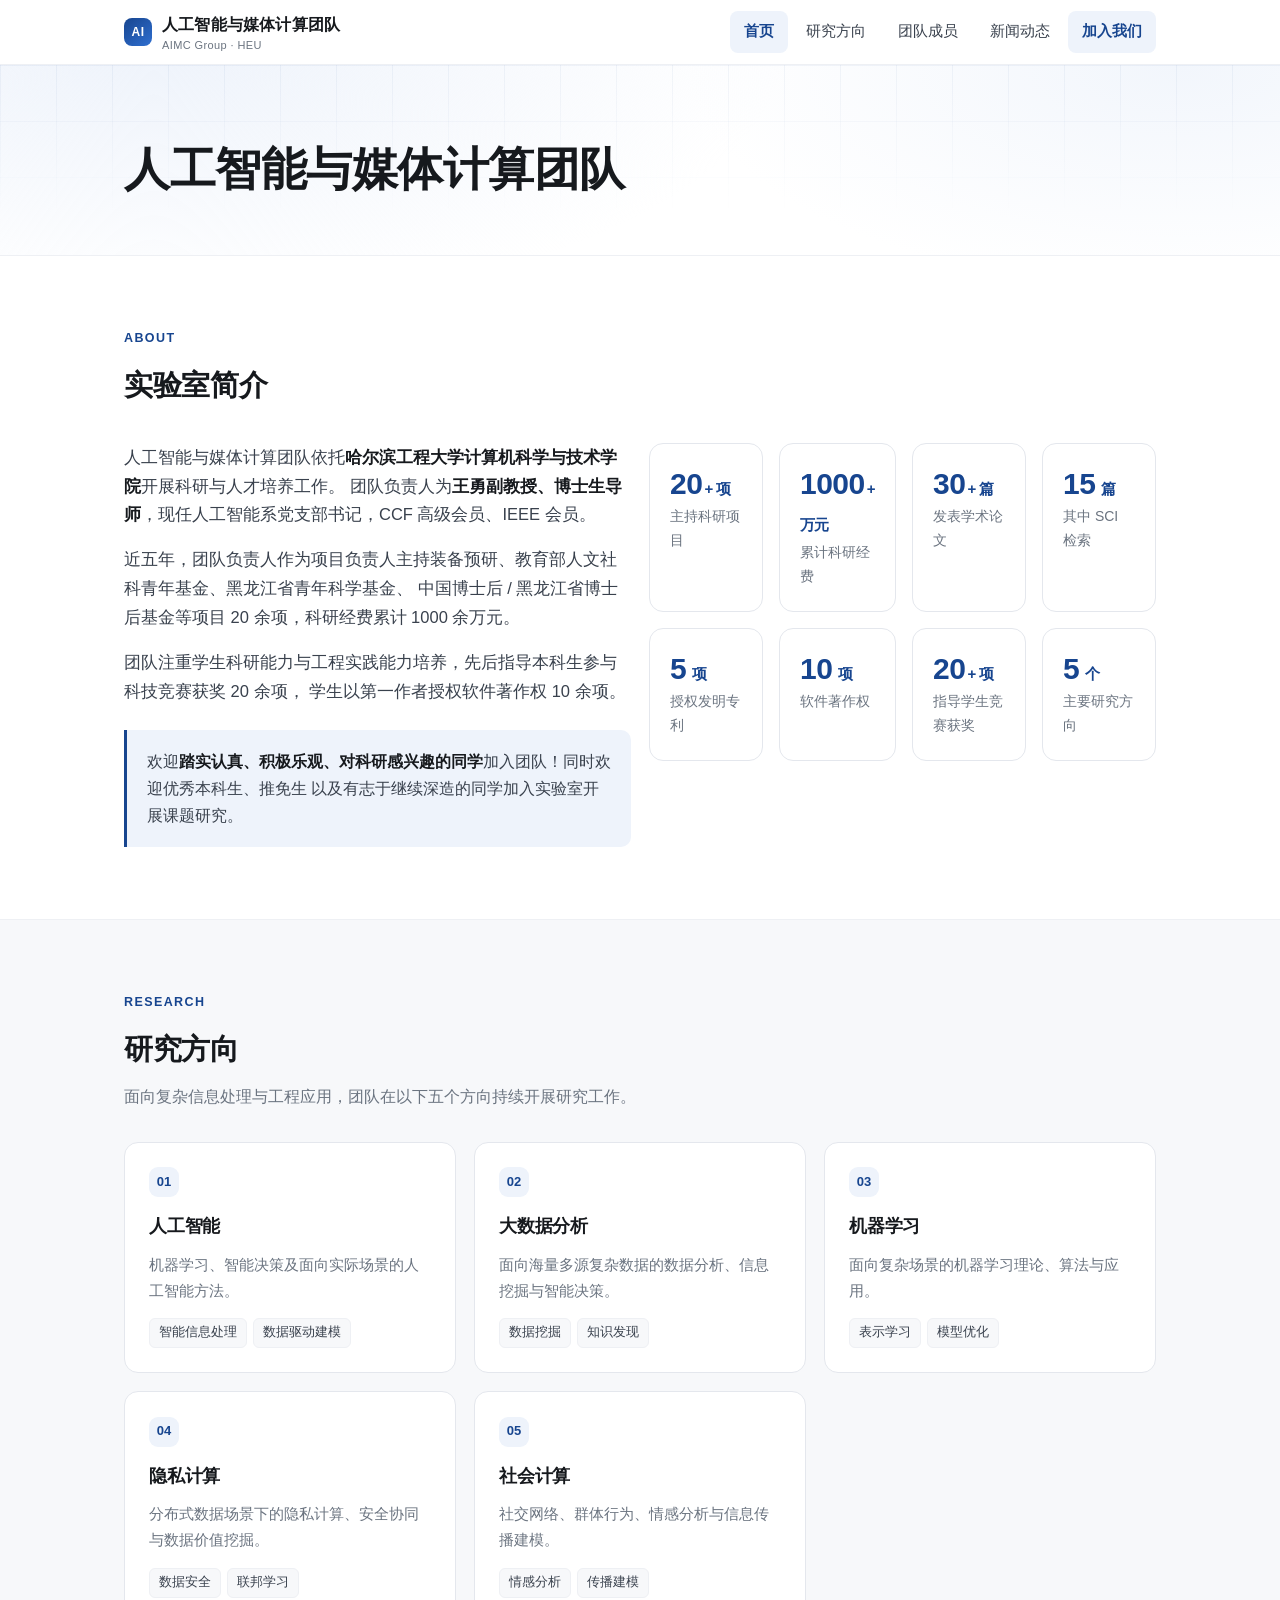
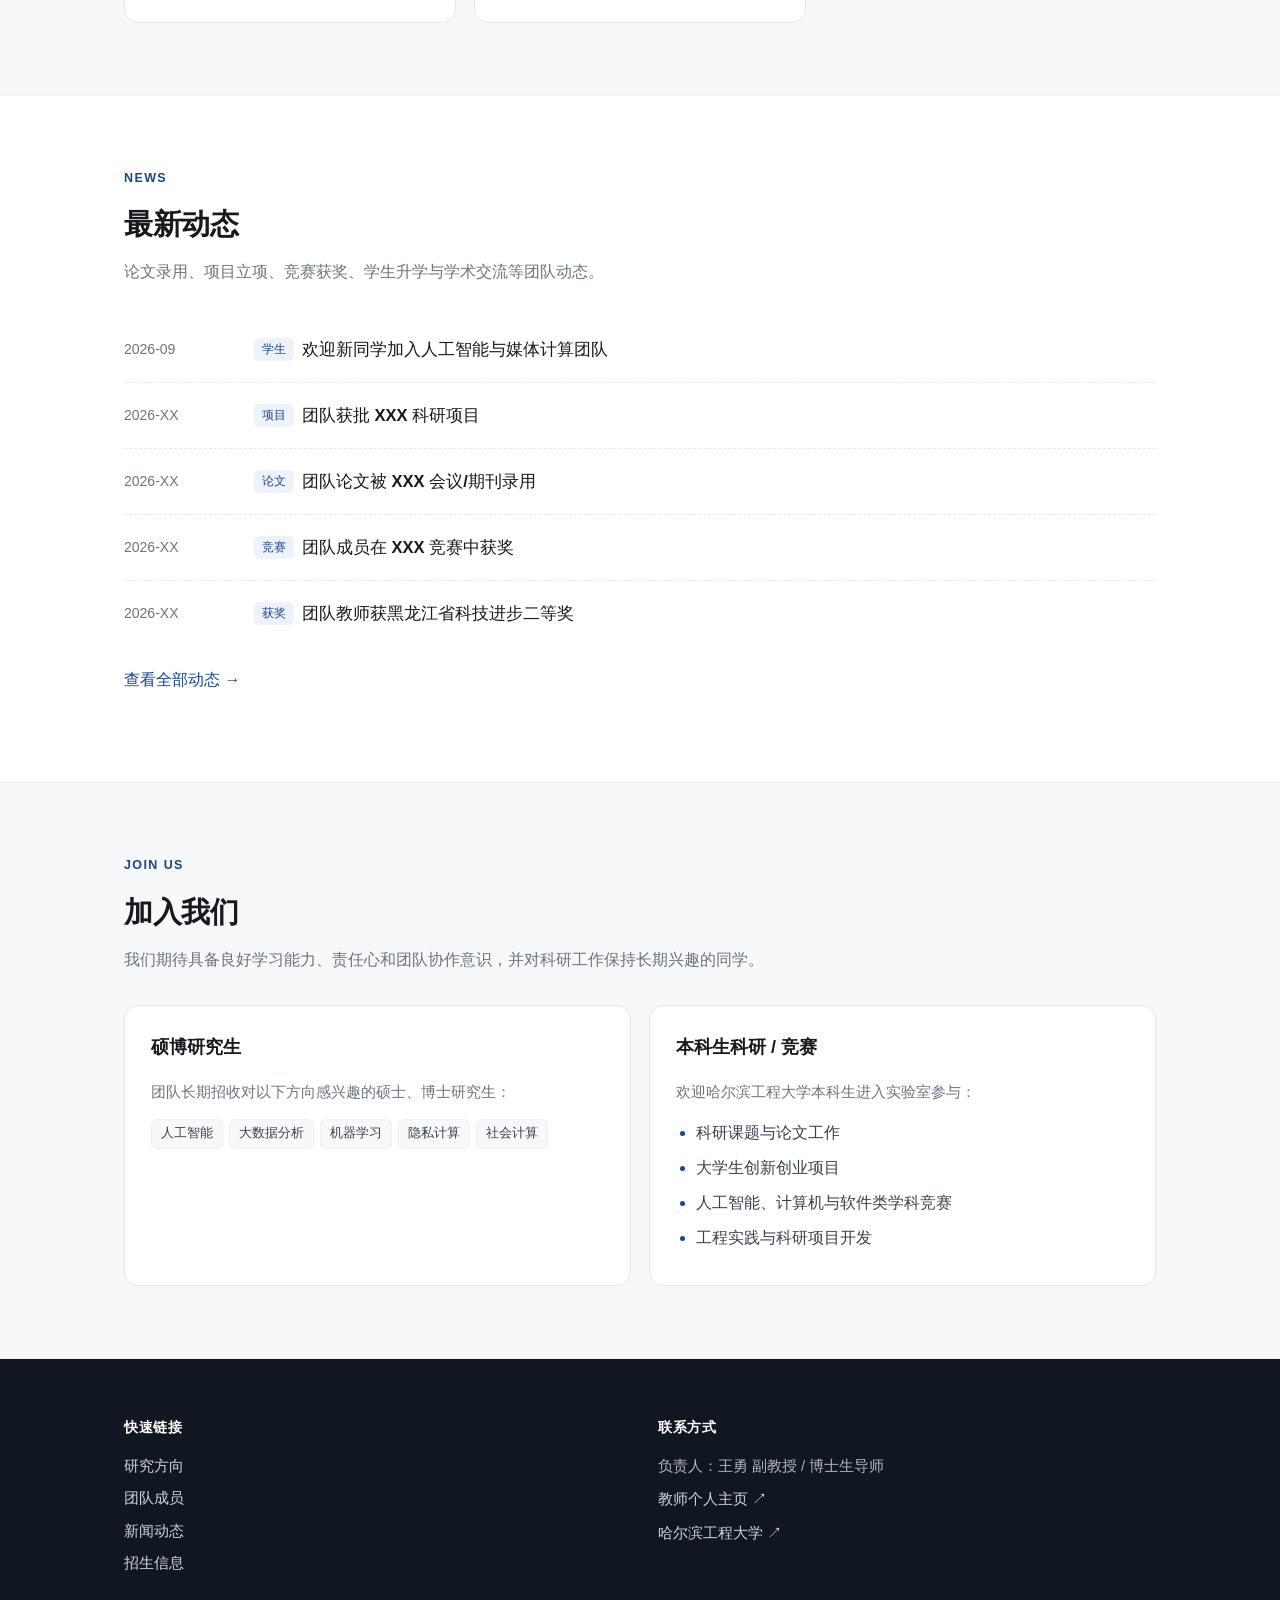
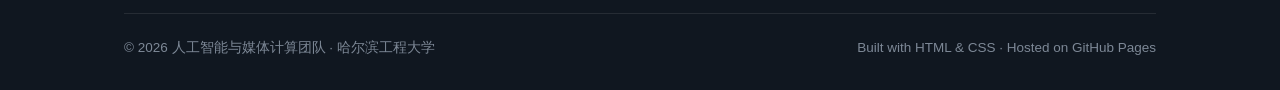
==== index.html @ d009565a "init: 人工智能与媒体计算团队实验室主页" ====
<!DOCTYPE html>
<html lang="zh-CN">
<head>
<meta charset="UTF-8">
<meta name="viewport" content="width=device-width, initial-scale=1">
<title>人工智能与媒体计算团队 · AIMC Group @ HEU</title>
<meta name="description" content="哈尔滨工程大学人工智能与媒体计算团队（Artificial Intelligence and Media Computing Group），围绕人工智能、大数据分析、机器学习、隐私计算、社会计算等方向开展科研与人才培养工作。">
<link rel="icon" href="assets/img/favicon.svg" type="image/svg+xml">
<link rel="stylesheet" href="assets/css/style.css">
</head>
<body>

<header class="site-header">
  <div class="wrap">
    <nav class="nav">
      <a class="brand" href="index.html">
        <span class="mark">AI</span>
        <span>人工智能与媒体计算团队<small>AIMC Group · HEU</small></span>
      </a>
      <button class="nav-toggle" aria-label="菜单" aria-expanded="false"><span></span><span></span><span></span></button>
      <div class="nav-links">
        <a href="index.html">首页</a>
        <a href="research.html">研究方向</a>
        <a href="people.html">团队成员</a>
        <a href="news.html">新闻动态</a>
        <a href="index.html#join">加入我们</a>
      </div>
    </nav>
  </div>
</header>

<!-- ============ Hero ============ -->
<section class="hero" style="padding:56px 0 48px">
  <div class="wrap">
    <h1>人工智能与媒体计算团队</h1>
  </div>
</section>

<!-- ============ 简介 ============ -->
<section class="section">
  <div class="wrap">
    <div class="section-head reveal">
      <span class="kicker">About</span>
      <h2>实验室简介</h2>
    </div>

    <div class="grid grid-2" style="align-items:start">
      <div class="prose reveal">
        <p>
          人工智能与媒体计算团队依托<strong>哈尔滨工程大学计算机科学与技术学院</strong>开展科研与人才培养工作。
          团队负责人为<strong>王勇副教授、博士生导师</strong>，现任人工智能系党支部书记，CCF 高级会员、IEEE 会员。
        </p>
        <p>
          近五年，团队负责人作为项目负责人主持装备预研、教育部人文社科青年基金、黑龙江省青年科学基金、
          中国博士后 / 黑龙江省博士后基金等项目 20 余项，科研经费累计 1000 余万元。
        </p>
        <p>
          团队注重学生科研能力与工程实践能力培养，先后指导本科生参与科技竞赛获奖 20 余项，
          学生以第一作者授权软件著作权 10 余项。
        </p>
        <div class="callout">
          欢迎<strong>踏实认真、积极乐观、对科研感兴趣的同学</strong>加入团队！同时欢迎优秀本科生、推免生
          以及有志于继续深造的同学加入实验室开展课题研究。
        </div>
      </div>

      <div class="stats reveal">
        <div class="stat"><div class="num">20<span>+ 项</span></div><div class="label">主持科研项目</div></div>
        <div class="stat"><div class="num">1000<span>+ 万元</span></div><div class="label">累计科研经费</div></div>
        <div class="stat"><div class="num">30<span>+ 篇</span></div><div class="label">发表学术论文</div></div>
        <div class="stat"><div class="num">15<span> 篇</span></div><div class="label">其中 SCI 检索</div></div>
        <div class="stat"><div class="num">5<span> 项</span></div><div class="label">授权发明专利</div></div>
        <div class="stat"><div class="num">10<span> 项</span></div><div class="label">软件著作权</div></div>
        <div class="stat"><div class="num">20<span>+ 项</span></div><div class="label">指导学生竞赛获奖</div></div>
        <div class="stat"><div class="num">5<span> 个</span></div><div class="label">主要研究方向</div></div>
      </div>
    </div>
  </div>
</section>

<!-- ============ 研究方向 ============ -->
<section class="section soft">
  <div class="wrap">
    <div class="section-head reveal">
      <span class="kicker">Research</span>
      <h2>研究方向</h2>
      <p>面向复杂信息处理与工程应用，团队在以下五个方向持续开展研究工作。</p>
    </div>

    <div class="grid grid-3">
      <a class="card reveal" href="research.html#ai" style="color:inherit">
        <div class="idx">01</div>
        <h3>人工智能</h3>
        <p>机器学习、智能决策及面向实际场景的人工智能方法。</p>
        <div class="tags"><span class="tag">智能信息处理</span><span class="tag">数据驱动建模</span></div>
      </a>
      <a class="card reveal" href="research.html#bigdata" style="color:inherit">
        <div class="idx">02</div>
        <h3>大数据分析</h3>
        <p>面向海量多源复杂数据的数据分析、信息挖掘与智能决策。</p>
        <div class="tags"><span class="tag">数据挖掘</span><span class="tag">知识发现</span></div>
      </a>
      <a class="card reveal" href="research.html#ml" style="color:inherit">
        <div class="idx">03</div>
        <h3>机器学习</h3>
        <p>面向复杂场景的机器学习理论、算法与应用。</p>
        <div class="tags"><span class="tag">表示学习</span><span class="tag">模型优化</span></div>
      </a>
      <a class="card reveal" href="research.html#privacy" style="color:inherit">
        <div class="idx">04</div>
        <h3>隐私计算</h3>
        <p>分布式数据场景下的隐私计算、安全协同与数据价值挖掘。</p>
        <div class="tags"><span class="tag">数据安全</span><span class="tag">联邦学习</span></div>
      </a>
      <a class="card reveal" href="research.html#social" style="color:inherit">
        <div class="idx">05</div>
        <h3>社会计算</h3>
        <p>社交网络、群体行为、情感分析与信息传播建模。</p>
        <div class="tags"><span class="tag">情感分析</span><span class="tag">传播建模</span></div>
      </a>
    </div>
  </div>
</section>

<!-- ============ 最新动态 ============ -->
<section class="section">
  <div class="wrap">
    <div class="section-head reveal">
      <span class="kicker">News</span>
      <h2>最新动态</h2>
      <p>论文录用、项目立项、竞赛获奖、学生升学与学术交流等团队动态。</p>
    </div>
    <div class="news-list reveal" data-limit="5"></div>
    <p style="margin-top:20px"><a href="news.html">查看全部动态 →</a></p>
  </div>
</section>

<!-- ============ 加入我们 ============ -->
<section class="section soft" id="join">
  <div class="wrap">
    <div class="section-head reveal">
      <span class="kicker">Join Us</span>
      <h2>加入我们</h2>
      <p>我们期待具备良好学习能力、责任心和团队协作意识，并对科研工作保持长期兴趣的同学。</p>
    </div>

    <div class="join-grid">
      <div class="join-card reveal">
        <h3>硕博研究生</h3>
        <p style="color:var(--muted);font-size:15px;margin-bottom:14px">团队长期招收对以下方向感兴趣的硕士、博士研究生：</p>
        <div class="tags">
          <span class="tag">人工智能</span><span class="tag">大数据分析</span><span class="tag">机器学习</span>
          <span class="tag">隐私计算</span><span class="tag">社会计算</span>
        </div>
      </div>
      <div class="join-card reveal">
        <h3>本科生科研 / 竞赛</h3>
        <p style="color:var(--muted);font-size:15px;margin-bottom:14px">欢迎哈尔滨工程大学本科生进入实验室参与：</p>
        <ul class="bullets">
          <li>科研课题与论文工作</li>
          <li>大学生创新创业项目</li>
          <li>人工智能、计算机与软件类学科竞赛</li>
          <li>工程实践与科研项目开发</li>
        </ul>
      </div>
    </div>
  </div>
</section>

<!-- ============ 页脚 ============ -->
<footer class="site-footer">
  <div class="wrap">
    <div class="footer-grid cols-2">
      <div>
        <h4>快速链接</h4>
        <ul>
          <li><a href="research.html">研究方向</a></li>
          <li><a href="people.html">团队成员</a></li>
          <li><a href="news.html">新闻动态</a></li>
          <li><a href="index.html#join">招生信息</a></li>
        </ul>
      </div>
      <div>
        <h4>联系方式</h4>
        <p>负责人：王勇 副教授 / 博士生导师</p>
        <p><a href="https://faculty.hrbeu.edu.cn/wangyong/zh_CN/index/71417/list/index.htm" target="_blank" rel="noopener">教师个人主页 ↗</a></p>
        <p><a href="https://www.hrbeu.edu.cn/" target="_blank" rel="noopener">哈尔滨工程大学 ↗</a></p>
      </div>
    </div>
    <div class="footer-bottom">
      <span>© <span id="year">2026</span> 人工智能与媒体计算团队 · 哈尔滨工程大学</span>
      <span>Built with HTML &amp; CSS · Hosted on GitHub Pages</span>
    </div>
  </div>
</footer>

<script src="assets/js/news.js"></script>
<script src="assets/js/main.js"></script>
</body>
</html>
---- assets/css/style.css ----
/* ============================================================
   AIMC Lab @ HEU — 静态主页样式
   设计原则：浅色、留白、单一强调色、无框架依赖
   ============================================================ */

:root {
  --ink: #16191d;
  --ink-2: #39414d;
  --muted: #6b7480;
  --line: #e4e7ed;
  --line-soft: #eef0f4;
  --bg: #ffffff;
  --bg-soft: #f7f8fa;
  --accent: #17458f;
  --accent-2: #2f6fd0;
  --accent-soft: #eef3fb;
  --radius: 14px;
  --radius-sm: 10px;
  --maxw: 1080px;
  --shadow: 0 1px 2px rgba(16, 24, 40, .04), 0 10px 30px rgba(16, 24, 40, .06);
  --shadow-hover: 0 2px 4px rgba(16, 24, 40, .05), 0 18px 44px rgba(16, 24, 40, .10);
}

* { box-sizing: border-box; }

html { scroll-behavior: smooth; scroll-padding-top: 84px; }

body {
  margin: 0;
  background: var(--bg);
  color: var(--ink);
  font-family: -apple-system, BlinkMacSystemFont, "Segoe UI", "Helvetica Neue",
               "PingFang SC", "Hiragino Sans GB", "Microsoft YaHei", "Source Han Sans SC", sans-serif;
  font-size: 16px;
  line-height: 1.75;
  -webkit-font-smoothing: antialiased;
  text-rendering: optimizeLegibility;
}

a { color: var(--accent); text-decoration: none; }
a:hover { color: var(--accent-2); }

img { max-width: 100%; display: block; }

.wrap {
  width: 100%;
  max-width: var(--maxw);
  margin: 0 auto;
  padding: 0 24px;
}

/* ---------- 顶部导航 ---------- */
.site-header {
  position: sticky;
  top: 0;
  z-index: 100;
  background: rgba(255, 255, 255, .88);
  backdrop-filter: saturate(180%) blur(12px);
  -webkit-backdrop-filter: saturate(180%) blur(12px);
  border-bottom: 1px solid var(--line-soft);
}

.nav {
  display: flex;
  align-items: center;
  justify-content: space-between;
  height: 64px;
  gap: 24px;
}

.brand {
  display: flex;
  align-items: center;
  gap: 10px;
  color: var(--ink);
  font-weight: 700;
  letter-spacing: .2px;
  white-space: nowrap;
}

.brand .mark {
  width: 28px;
  height: 28px;
  border-radius: 8px;
  background: linear-gradient(140deg, var(--accent), var(--accent-2));
  color: #fff;
  font-size: 12px;
  font-weight: 700;
  display: grid;
  place-items: center;
  letter-spacing: .5px;
}

.brand small {
  display: block;
  font-size: 11px;
  font-weight: 500;
  color: var(--muted);
  letter-spacing: .4px;
  line-height: 1.2;
}

.nav-links { display: flex; align-items: center; gap: 4px; }

.nav-links a {
  padding: 8px 14px;
  border-radius: 8px;
  font-size: 14.5px;
  color: var(--ink-2);
  transition: background .18s ease, color .18s ease;
}

.nav-links a:hover { background: var(--bg-soft); color: var(--ink); }
.nav-links a.active { color: var(--accent); background: var(--accent-soft); font-weight: 600; }

.nav-toggle {
  display: none;
  width: 40px;
  height: 40px;
  border: 1px solid var(--line);
  border-radius: 10px;
  background: #fff;
  cursor: pointer;
  padding: 0;
}
.nav-toggle span {
  display: block;
  width: 18px;
  height: 1.5px;
  background: var(--ink);
  margin: 4px auto;
  transition: .2s;
}

/* ---------- Hero ---------- */
.hero {
  position: relative;
  overflow: hidden;
  padding: 88px 0 76px;
  background:
    radial-gradient(900px 380px at 12% -10%, #eef3fb 0%, rgba(238,243,251,0) 70%),
    radial-gradient(700px 320px at 92% 0%, #f2f6fc 0%, rgba(242,246,252,0) 70%);
  border-bottom: 1px solid var(--line-soft);
}

.hero::before {
  content: "";
  position: absolute;
  inset: 0;
  background-image:
    linear-gradient(to right, rgba(23,69,143,.05) 1px, transparent 1px),
    linear-gradient(to bottom, rgba(23,69,143,.05) 1px, transparent 1px);
  background-size: 56px 56px;
  mask-image: linear-gradient(to bottom, #000 0%, transparent 78%);
  -webkit-mask-image: linear-gradient(to bottom, #000 0%, transparent 78%);
  pointer-events: none;
}

.hero .wrap { position: relative; }

.eyebrow {
  display: inline-flex;
  align-items: center;
  gap: 8px;
  font-size: 12.5px;
  font-weight: 600;
  letter-spacing: 1.2px;
  text-transform: uppercase;
  color: var(--accent);
  background: var(--accent-soft);
  border: 1px solid #dce7f7;
  padding: 5px 12px;
  border-radius: 999px;
}

.hero h1 {
  margin: 20px 0 10px;
  font-size: clamp(30px, 4.4vw, 46px);
  line-height: 1.22;
  letter-spacing: -.5px;
  font-weight: 750;
}

.hero .en {
  margin: 0 0 22px;
  font-size: 15.5px;
  color: var(--muted);
  letter-spacing: .3px;
}

.hero .lead {
  max-width: 720px;
  margin: 0 0 30px;
  font-size: 17px;
  color: var(--ink-2);
}

.btn-row { display: flex; flex-wrap: wrap; gap: 12px; }

.btn {
  display: inline-flex;
  align-items: center;
  gap: 8px;
  padding: 11px 22px;
  border-radius: 999px;
  font-size: 15px;
  font-weight: 600;
  border: 1px solid transparent;
  transition: transform .16s ease, box-shadow .16s ease, background .16s ease;
}

.btn-primary { background: var(--accent); color: #fff; box-shadow: 0 6px 18px rgba(23,69,143,.22); }
.btn-primary:hover { background: #123a77; color: #fff; transform: translateY(-1px); }

.btn-ghost { background: #fff; color: var(--ink); border-color: var(--line); }
.btn-ghost:hover { border-color: #c9d3e2; color: var(--ink); transform: translateY(-1px); }

/* ---------- 通用区块 ---------- */
.section { padding: 72px 0; }
.section.soft { background: var(--bg-soft); border-top: 1px solid var(--line-soft); border-bottom: 1px solid var(--line-soft); }

.section-head { margin-bottom: 32px; }
.section-head h2 {
  margin: 0 0 8px;
  font-size: clamp(23px, 2.6vw, 29px);
  letter-spacing: -.3px;
  font-weight: 700;
}
.section-head p { margin: 0; color: var(--muted); font-size: 15.5px; max-width: 680px; }

.kicker {
  display: block;
  font-size: 12.5px;
  font-weight: 650;
  letter-spacing: 1.4px;
  text-transform: uppercase;
  color: var(--accent);
  margin-bottom: 10px;
}

/* ---------- 数据卡片 ---------- */
.stats {
  display: grid;
  grid-template-columns: repeat(4, 1fr);
  gap: 16px;
}
.stat {
  background: #fff;
  border: 1px solid var(--line);
  border-radius: var(--radius);
  padding: 22px 20px;
}
.stat .num { font-size: 30px; font-weight: 750; letter-spacing: -.5px; color: var(--accent); line-height: 1.2; }
.stat .num span { font-size: 15px; font-weight: 600; margin-left: 2px; }
.stat .label { font-size: 14px; color: var(--muted); margin-top: 2px; }

/* ---------- 正文排版 ---------- */
.prose { max-width: 780px; }
.prose p { margin: 0 0 16px; color: var(--ink-2); font-size: 16.5px; }
.prose p:last-child { margin-bottom: 0; }
.prose strong { color: var(--ink); }

.callout {
  margin-top: 24px;
  padding: 18px 20px;
  background: var(--accent-soft);
  border-left: 3px solid var(--accent);
  border-radius: 0 var(--radius-sm) var(--radius-sm) 0;
  font-size: 15.5px;
  color: var(--ink-2);
}

/* ---------- 卡片网格 ---------- */
.grid { display: grid; gap: 18px; }
.grid-3 { grid-template-columns: repeat(3, 1fr); }
.grid-2 { grid-template-columns: repeat(2, 1fr); }

.card {
  background: #fff;
  border: 1px solid var(--line);
  border-radius: var(--radius);
  padding: 24px;
  transition: transform .2s ease, box-shadow .2s ease, border-color .2s ease;
}
.card:hover { transform: translateY(-3px); box-shadow: var(--shadow-hover); border-color: #d6dde9; }
.card h3 { margin: 0 0 10px; font-size: 17.5px; font-weight: 680; letter-spacing: -.2px; }
.card p { margin: 0 0 14px; font-size: 15px; color: var(--muted); }
.card .idx {
  display: inline-grid;
  place-items: center;
  width: 30px; height: 30px;
  border-radius: 9px;
  background: var(--accent-soft);
  color: var(--accent);
  font-size: 13px; font-weight: 700;
  margin-bottom: 14px;
}

.tags { display: flex; flex-wrap: wrap; gap: 6px; }
.tag {
  font-size: 12.5px;
  color: var(--ink-2);
  background: var(--bg-soft);
  border: 1px solid var(--line-soft);
  border-radius: 6px;
  padding: 3px 9px;
}

/* ---------- 列表 ---------- */
.list { list-style: none; margin: 0; padding: 0; }
.list li {
  padding: 14px 0;
  border-bottom: 1px dashed var(--line);
  display: flex;
  gap: 14px;
  align-items: baseline;
}
.list li:last-child { border-bottom: none; }
.list .src { color: var(--muted); font-size: 14px; margin-left: auto; white-space: nowrap; }
.list .n { color: var(--accent); font-weight: 700; font-size: 14px; min-width: 22px; }
.list .t { font-size: 16px; color: var(--ink); font-weight: 550; }

.bullets { margin: 0; padding-left: 20px; color: var(--ink-2); }
.bullets li { margin-bottom: 8px; font-size: 15.5px; }
.bullets li::marker { color: var(--accent); }

/* ---------- 新闻 ---------- */
.news-item {
  display: grid;
  grid-template-columns: 110px 1fr;
  gap: 20px;
  padding: 18px 0;
  border-bottom: 1px dashed var(--line);
}
.news-item:last-child { border-bottom: none; }
.news-date { font-size: 14px; color: var(--muted); font-variant-numeric: tabular-nums; padding-top: 2px; }
.news-title { font-size: 16.5px; color: var(--ink); font-weight: 550; }
.news-title:hover { color: var(--accent); }
.news-tag {
  display: inline-block;
  font-size: 12px;
  color: var(--accent);
  background: var(--accent-soft);
  border-radius: 5px;
  padding: 1px 8px;
  margin-right: 8px;
  vertical-align: 2px;
}

.empty { color: var(--muted); font-size: 15px; font-style: normal; }

/* ---------- 人员 ---------- */
.person {
  display: grid;
  grid-template-columns: 96px 1fr;
  gap: 22px;
  align-items: start;
  background: #fff;
  border: 1px solid var(--line);
  border-radius: var(--radius);
  padding: 26px;
}
.avatar {
  width: 96px; height: 96px;
  border-radius: 50%;
  overflow: hidden;
  background: linear-gradient(140deg, var(--accent), var(--accent-2));
  color: #fff;
  display: grid; place-items: center;
  font-size: 30px; font-weight: 700;
  letter-spacing: 1px;
}
.avatar img { width: 100%; height: 100%; object-fit: cover; }
.person h3 { margin: 0 0 4px; font-size: 21px; font-weight: 700; }
.person .role { color: var(--accent); font-size: 14.5px; font-weight: 600; margin-bottom: 14px; }
.person dl { display: grid; grid-template-columns: 92px 1fr; gap: 6px 14px; margin: 0; font-size: 15px; }
.person dt { color: var(--muted); }
.person dd { margin: 0; color: var(--ink-2); }

/* ---------- 成员网格 ---------- */
.members {
  display: grid;
  grid-template-columns: repeat(auto-fill, minmax(158px, 1fr));
  gap: 18px;
}

.member {
  background: #fff;
  border: 1px solid var(--line);
  border-radius: var(--radius);
  padding: 14px 12px 16px;
  text-align: center;
  transition: transform .2s ease, box-shadow .2s ease, border-color .2s ease;
}
.member:hover { transform: translateY(-3px); box-shadow: var(--shadow-hover); border-color: #d6dde9; }

.member-photo {
  width: 100%;
  aspect-ratio: 3 / 4;
  border-radius: 10px;
  overflow: hidden;
  background: var(--bg-soft);
  margin-bottom: 12px;
}
.member-photo img {
  width: 100%;
  height: 100%;
  object-fit: cover;
  object-position: center 20%;
}

.member h4 { margin: 0 0 3px; font-size: 16px; font-weight: 650; letter-spacing: .2px; }
.member .m-role { font-size: 12.5px; font-weight: 600; color: var(--accent); margin-bottom: 8px; }
.member .m-mail {
  display: block;
  font-size: 12.5px;
  color: var(--muted);
  word-break: break-all;
  line-height: 1.5;
}
.member .m-mail:hover { color: var(--accent); }
.member .m-gh {
  display: inline-block;
  margin-top: 8px;
  font-size: 12.5px;
  color: var(--accent);
  background: var(--accent-soft);
  border-radius: 6px;
  padding: 2px 9px;
}

.group-title {
  font-size: 15px;
  font-weight: 700;
  color: var(--ink);
  margin: 0 0 14px;
  padding-left: 11px;
  border-left: 3px solid var(--accent);
}

.placeholder {
  background: #fff;
  border: 1px dashed #d3dae5;
  border-radius: var(--radius);
  padding: 20px 22px;
  color: var(--muted);
  font-size: 15px;
}

/* ---------- 加入我们 ---------- */
.join-grid { display: grid; grid-template-columns: repeat(2, 1fr); gap: 18px; }
.join-card {
  background: #fff;
  border: 1px solid var(--line);
  border-radius: var(--radius);
  padding: 26px;
}
.join-card h3 { margin: 0 0 12px; font-size: 18px; font-weight: 680; }

/* ---------- 页脚 ---------- */
.site-footer {
  background: #101720;
  color: #aeb8c6;
  padding: 56px 0 30px;
  font-size: 14.5px;
}
.footer-grid {
  display: grid;
  grid-template-columns: 1.4fr 1fr 1fr;
  gap: 36px;
  padding-bottom: 30px;
  border-bottom: 1px solid rgba(255, 255, 255, .09);
}
.footer-grid.cols-2 { grid-template-columns: 1fr 1fr; }
.site-footer h4 {
  margin: 0 0 14px;
  color: #fff;
  font-size: 14px;
  font-weight: 650;
  letter-spacing: .6px;
}
.site-footer p { margin: 0 0 8px; }
.site-footer a { color: #cdd6e2; }
.site-footer a:hover { color: #fff; }
.site-footer ul { list-style: none; margin: 0; padding: 0; }
.site-footer li { margin-bottom: 7px; }
.footer-bottom {
  padding-top: 22px;
  font-size: 13.5px;
  color: #7d8896;
  display: flex;
  justify-content: space-between;
  gap: 16px;
  flex-wrap: wrap;
}

/* ---------- 滚动出现动画 ---------- */
.reveal { opacity: 0; transform: translateY(14px); transition: opacity .55s ease, transform .55s ease; }
.reveal.in { opacity: 1; transform: none; }
@media (prefers-reduced-motion: reduce) {
  .reveal { opacity: 1; transform: none; transition: none; }
  html { scroll-behavior: auto; }
}

/* ---------- 响应式 ---------- */
@media (max-width: 900px) {
  .stats { grid-template-columns: repeat(2, 1fr); }
  .grid-3 { grid-template-columns: repeat(2, 1fr); }
  .footer-grid { grid-template-columns: 1fr 1fr; }
}

@media (max-width: 720px) {
  .nav-toggle { display: block; }
  .nav-links {
    display: none;
    position: absolute;
    top: 64px; left: 0; right: 0;
    flex-direction: column;
    align-items: stretch;
    gap: 2px;
    background: #fff;
    border-bottom: 1px solid var(--line);
    padding: 10px 16px 16px;
    box-shadow: var(--shadow);
  }
  .nav-links.open { display: flex; }
  .nav-links a { padding: 11px 12px; font-size: 15.5px; }
  .hero { padding: 60px 0 52px; }
  .section { padding: 56px 0; }
  .grid-3, .grid-2, .join-grid { grid-template-columns: 1fr; }
  .person { grid-template-columns: 1fr; text-align: left; }
  .person dl { grid-template-columns: 84px 1fr; }
  .news-item { grid-template-columns: 1fr; gap: 6px; }
  .list li { flex-wrap: wrap; }
  .list .src { margin-left: 36px; }
  .footer-grid { grid-template-columns: 1fr; gap: 26px; }
}
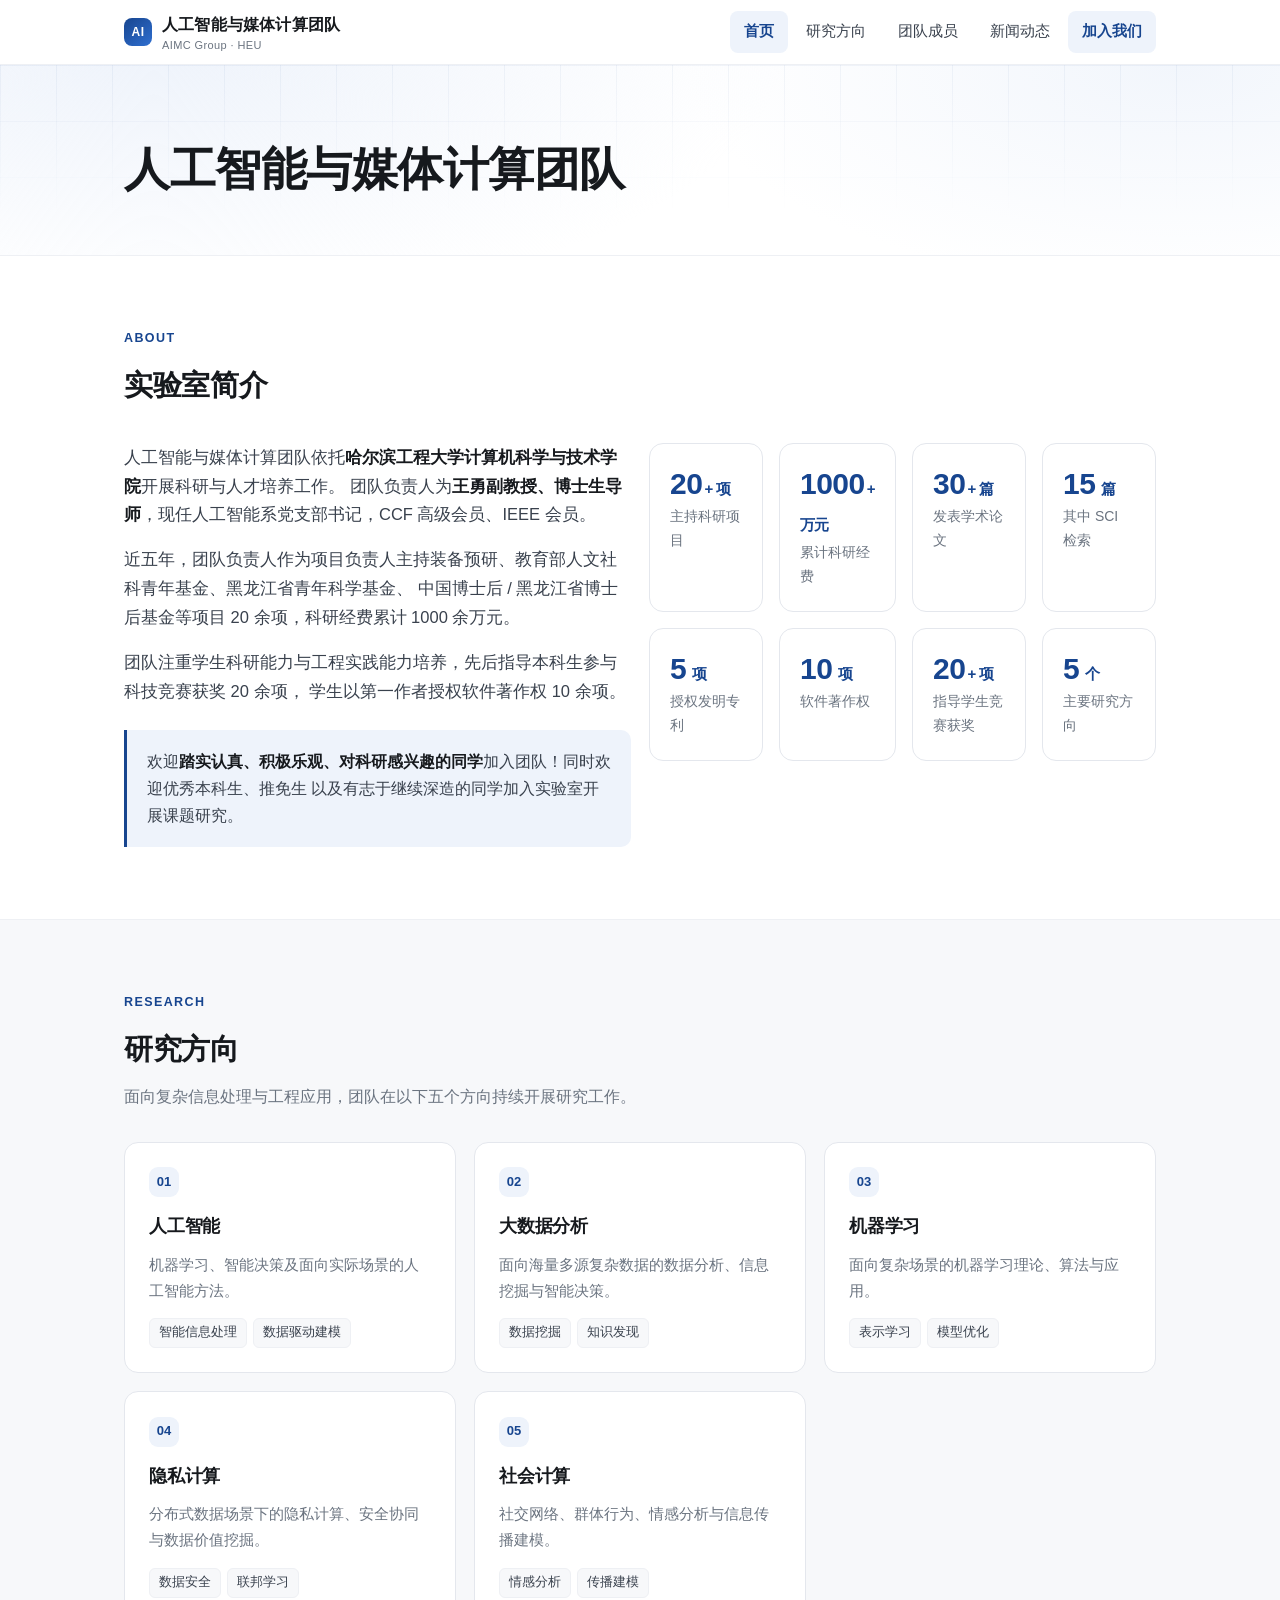
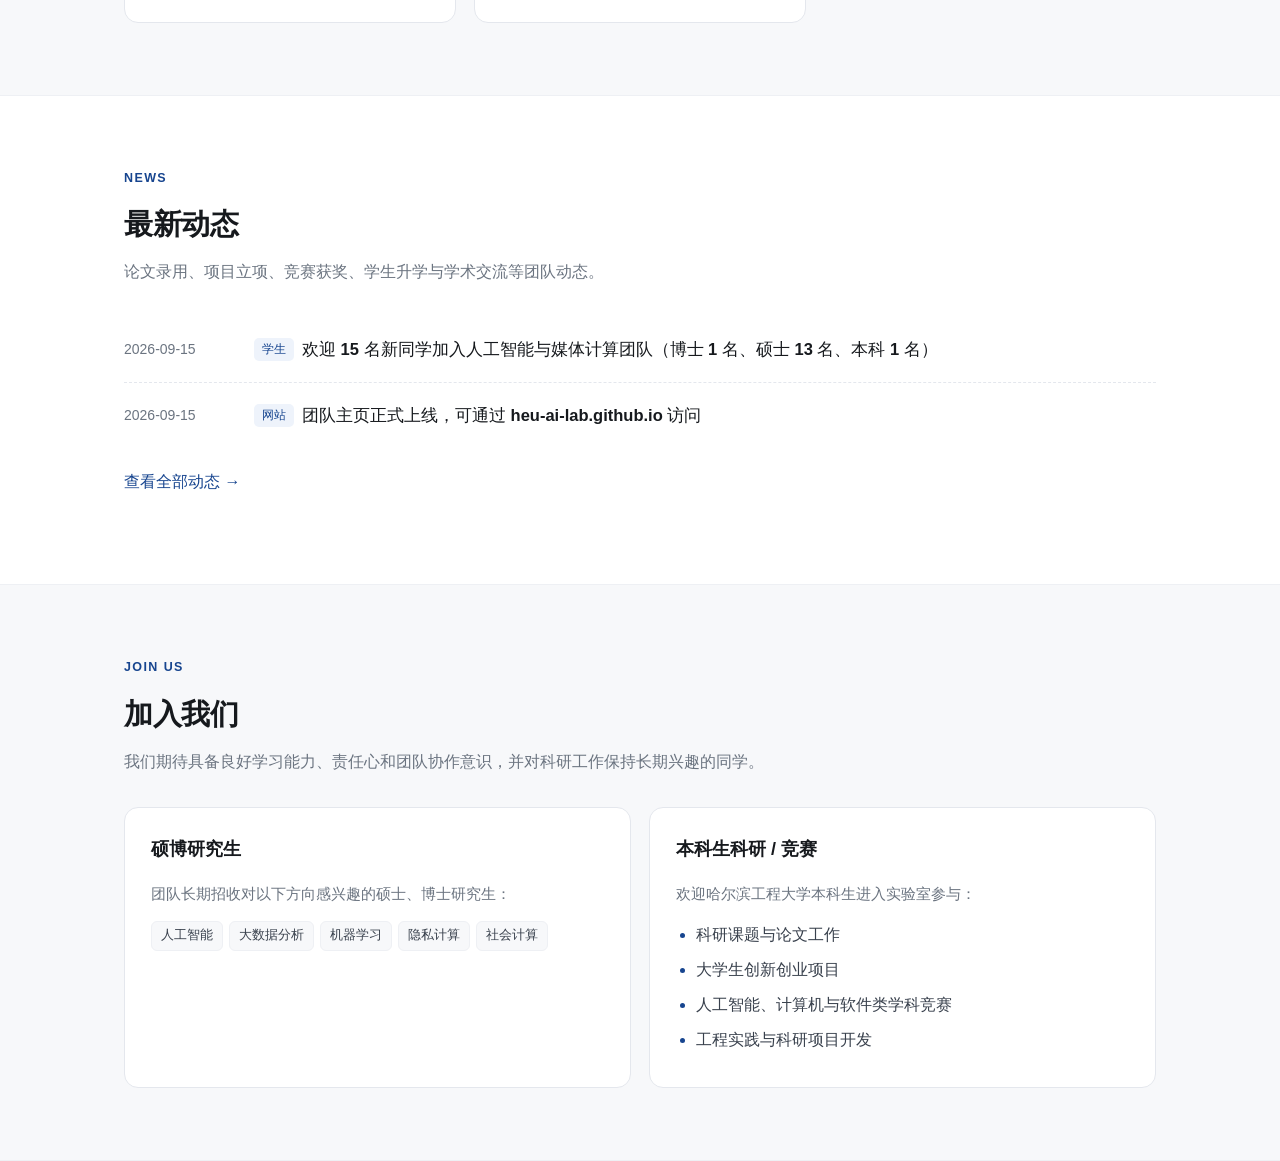
==== commit bb76ade2: "feat: remove site footers" ====
--- a/index.html
+++ b/index.html
@@ -167,33 +167,6 @@
   </div>
 </section>
 
-<!-- ============ 页脚 ============ -->
-<footer class="site-footer">
-  <div class="wrap">
-    <div class="footer-grid cols-2">
-      <div>
-        <h4>快速链接</h4>
-        <ul>
-          <li><a href="research.html">研究方向</a></li>
-          <li><a href="people.html">团队成员</a></li>
-          <li><a href="news.html">新闻动态</a></li>
-          <li><a href="index.html#join">招生信息</a></li>
-        </ul>
-      </div>
-      <div>
-        <h4>联系方式</h4>
-        <p>负责人：王勇 副教授 / 博士生导师</p>
-        <p><a href="https://faculty.hrbeu.edu.cn/wangyong/zh_CN/index/71417/list/index.htm" target="_blank" rel="noopener">教师个人主页 ↗</a></p>
-        <p><a href="https://www.hrbeu.edu.cn/" target="_blank" rel="noopener">哈尔滨工程大学 ↗</a></p>
-      </div>
-    </div>
-    <div class="footer-bottom">
-      <span>© <span id="year">2026</span> 人工智能与媒体计算团队 · 哈尔滨工程大学</span>
-      <span>Built with HTML &amp; CSS · Hosted on GitHub Pages</span>
-    </div>
-  </div>
-</footer>
-
 <script src="assets/js/news.js"></script>
 <script src="assets/js/main.js"></script>
 </body>
--- a/assets/css/style.css
+++ b/assets/css/style.css
@@ -457,43 +457,6 @@
 }
 .join-card h3 { margin: 0 0 12px; font-size: 18px; font-weight: 680; }
 
-/* ---------- 页脚 ---------- */
-.site-footer {
-  background: #101720;
-  color: #aeb8c6;
-  padding: 56px 0 30px;
-  font-size: 14.5px;
-}
-.footer-grid {
-  display: grid;
-  grid-template-columns: 1.4fr 1fr 1fr;
-  gap: 36px;
-  padding-bottom: 30px;
-  border-bottom: 1px solid rgba(255, 255, 255, .09);
-}
-.footer-grid.cols-2 { grid-template-columns: 1fr 1fr; }
-.site-footer h4 {
-  margin: 0 0 14px;
-  color: #fff;
-  font-size: 14px;
-  font-weight: 650;
-  letter-spacing: .6px;
-}
-.site-footer p { margin: 0 0 8px; }
-.site-footer a { color: #cdd6e2; }
-.site-footer a:hover { color: #fff; }
-.site-footer ul { list-style: none; margin: 0; padding: 0; }
-.site-footer li { margin-bottom: 7px; }
-.footer-bottom {
-  padding-top: 22px;
-  font-size: 13.5px;
-  color: #7d8896;
-  display: flex;
-  justify-content: space-between;
-  gap: 16px;
-  flex-wrap: wrap;
-}
-
 /* ---------- 滚动出现动画 ---------- */
 .reveal { opacity: 0; transform: translateY(14px); transition: opacity .55s ease, transform .55s ease; }
 .reveal.in { opacity: 1; transform: none; }
@@ -506,7 +469,6 @@
 @media (max-width: 900px) {
   .stats { grid-template-columns: repeat(2, 1fr); }
   .grid-3 { grid-template-columns: repeat(2, 1fr); }
-  .footer-grid { grid-template-columns: 1fr 1fr; }
 }
 
 @media (max-width: 720px) {
@@ -533,5 +495,4 @@
   .news-item { grid-template-columns: 1fr; gap: 6px; }
   .list li { flex-wrap: wrap; }
   .list .src { margin-left: 36px; }
-  .footer-grid { grid-template-columns: 1fr; gap: 26px; }
-}
+}
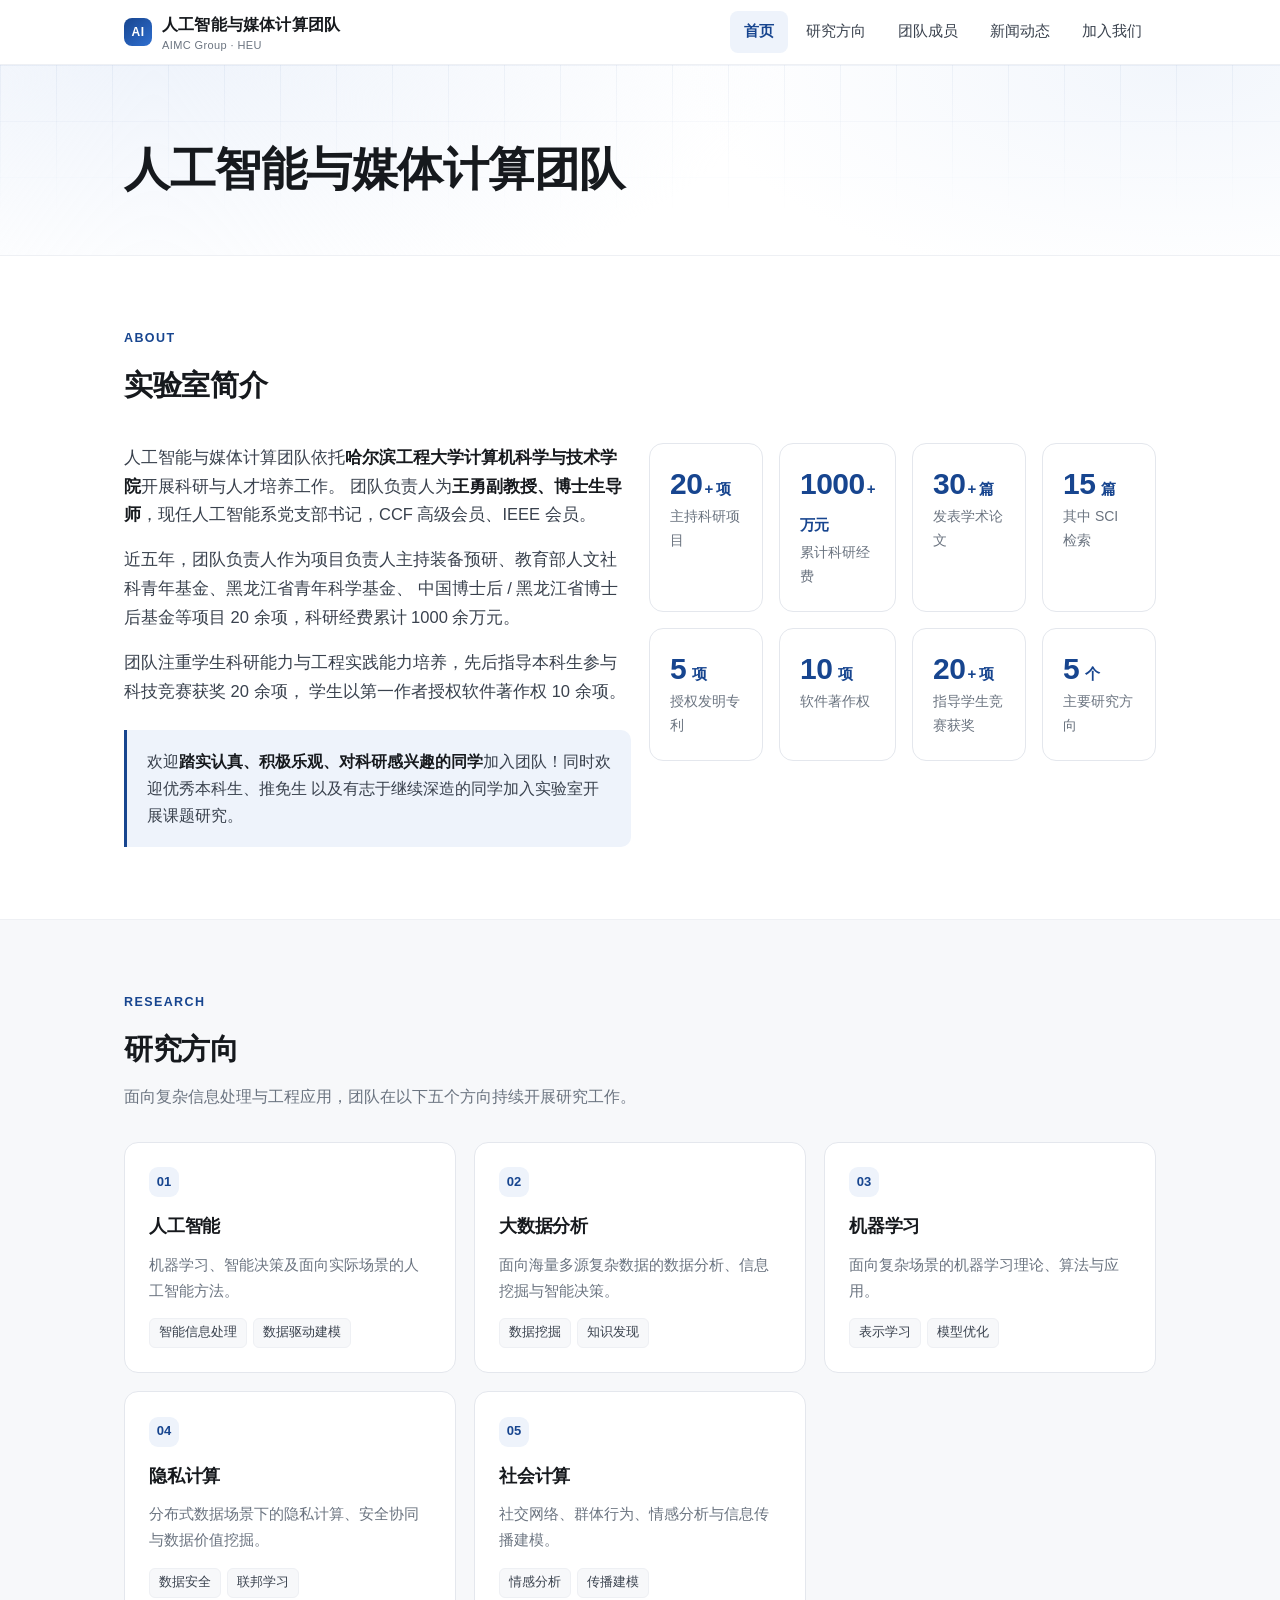
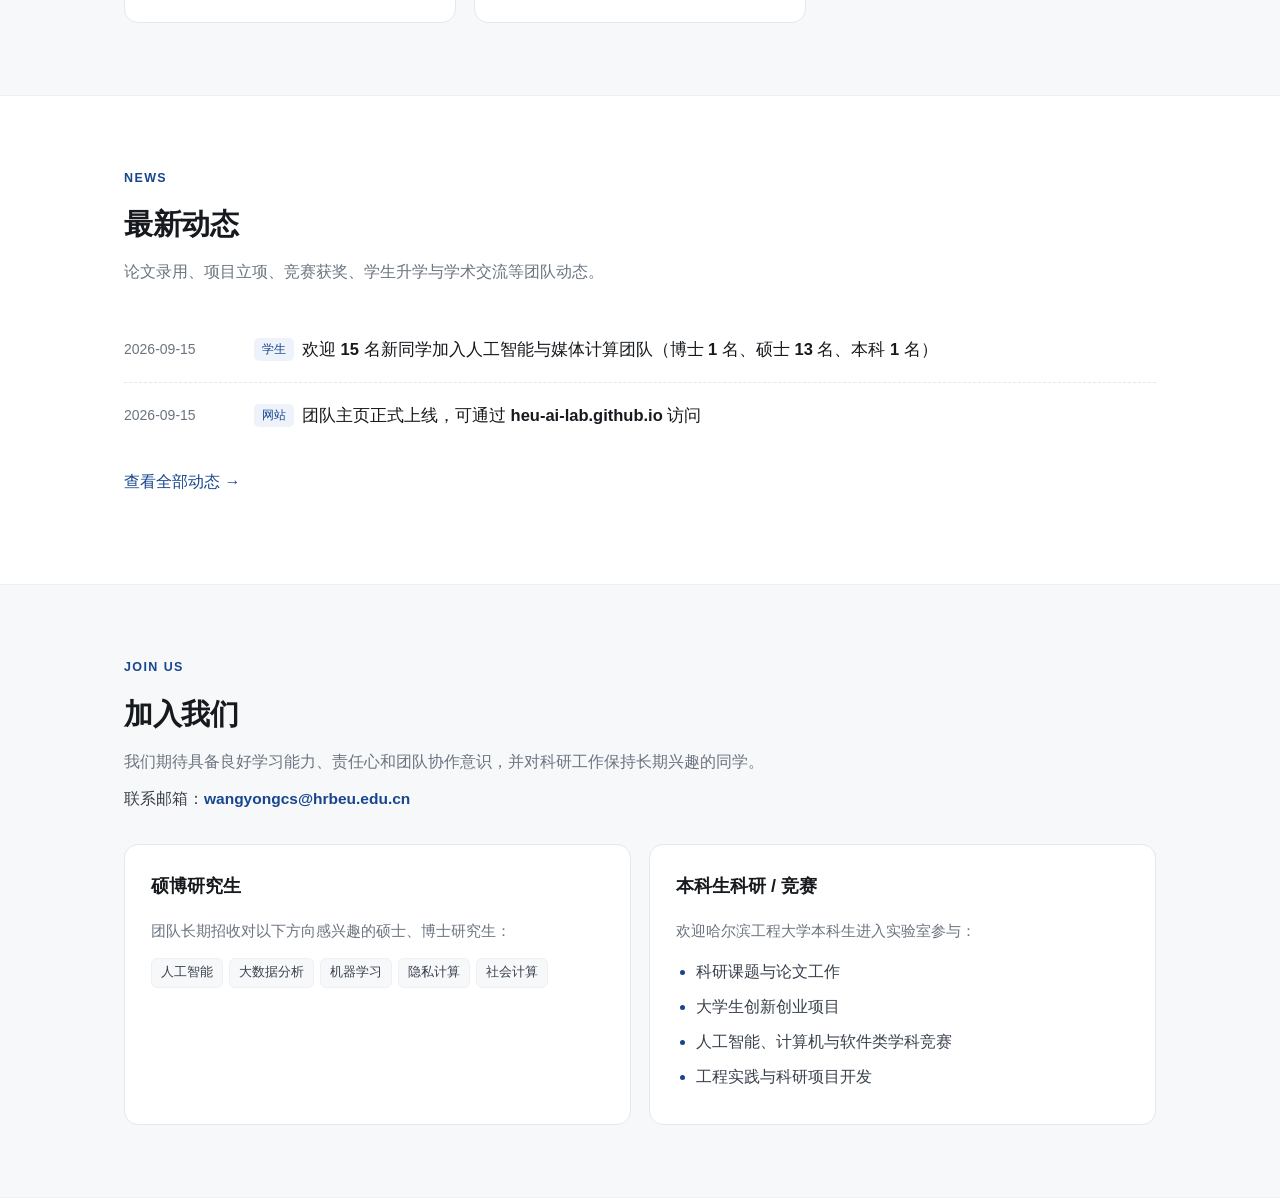
==== commit 2b44485d: "fix: distinguish homepage and join navigation states" ====
--- a/index.html
+++ b/index.html
@@ -142,6 +142,7 @@
       <span class="kicker">Join Us</span>
       <h2>加入我们</h2>
       <p>我们期待具备良好学习能力、责任心和团队协作意识，并对科研工作保持长期兴趣的同学。</p>
+      <p class="join-contact">联系邮箱：<a href="mailto:wangyongcs@hrbeu.edu.cn">wangyongcs@hrbeu.edu.cn</a></p>
     </div>
 
     <div class="join-grid">
--- a/assets/css/style.css
+++ b/assets/css/style.css
@@ -456,6 +456,8 @@
   padding: 26px;
 }
 .join-card h3 { margin: 0 0 12px; font-size: 18px; font-weight: 680; }
+.section-head .join-contact { margin-top: 10px; color: var(--ink-2); }
+.join-contact a { color: var(--accent); font-weight: 650; }
 
 /* ---------- 滚动出现动画 ---------- */
 .reveal { opacity: 0; transform: translateY(14px); transition: opacity .55s ease, transform .55s ease; }
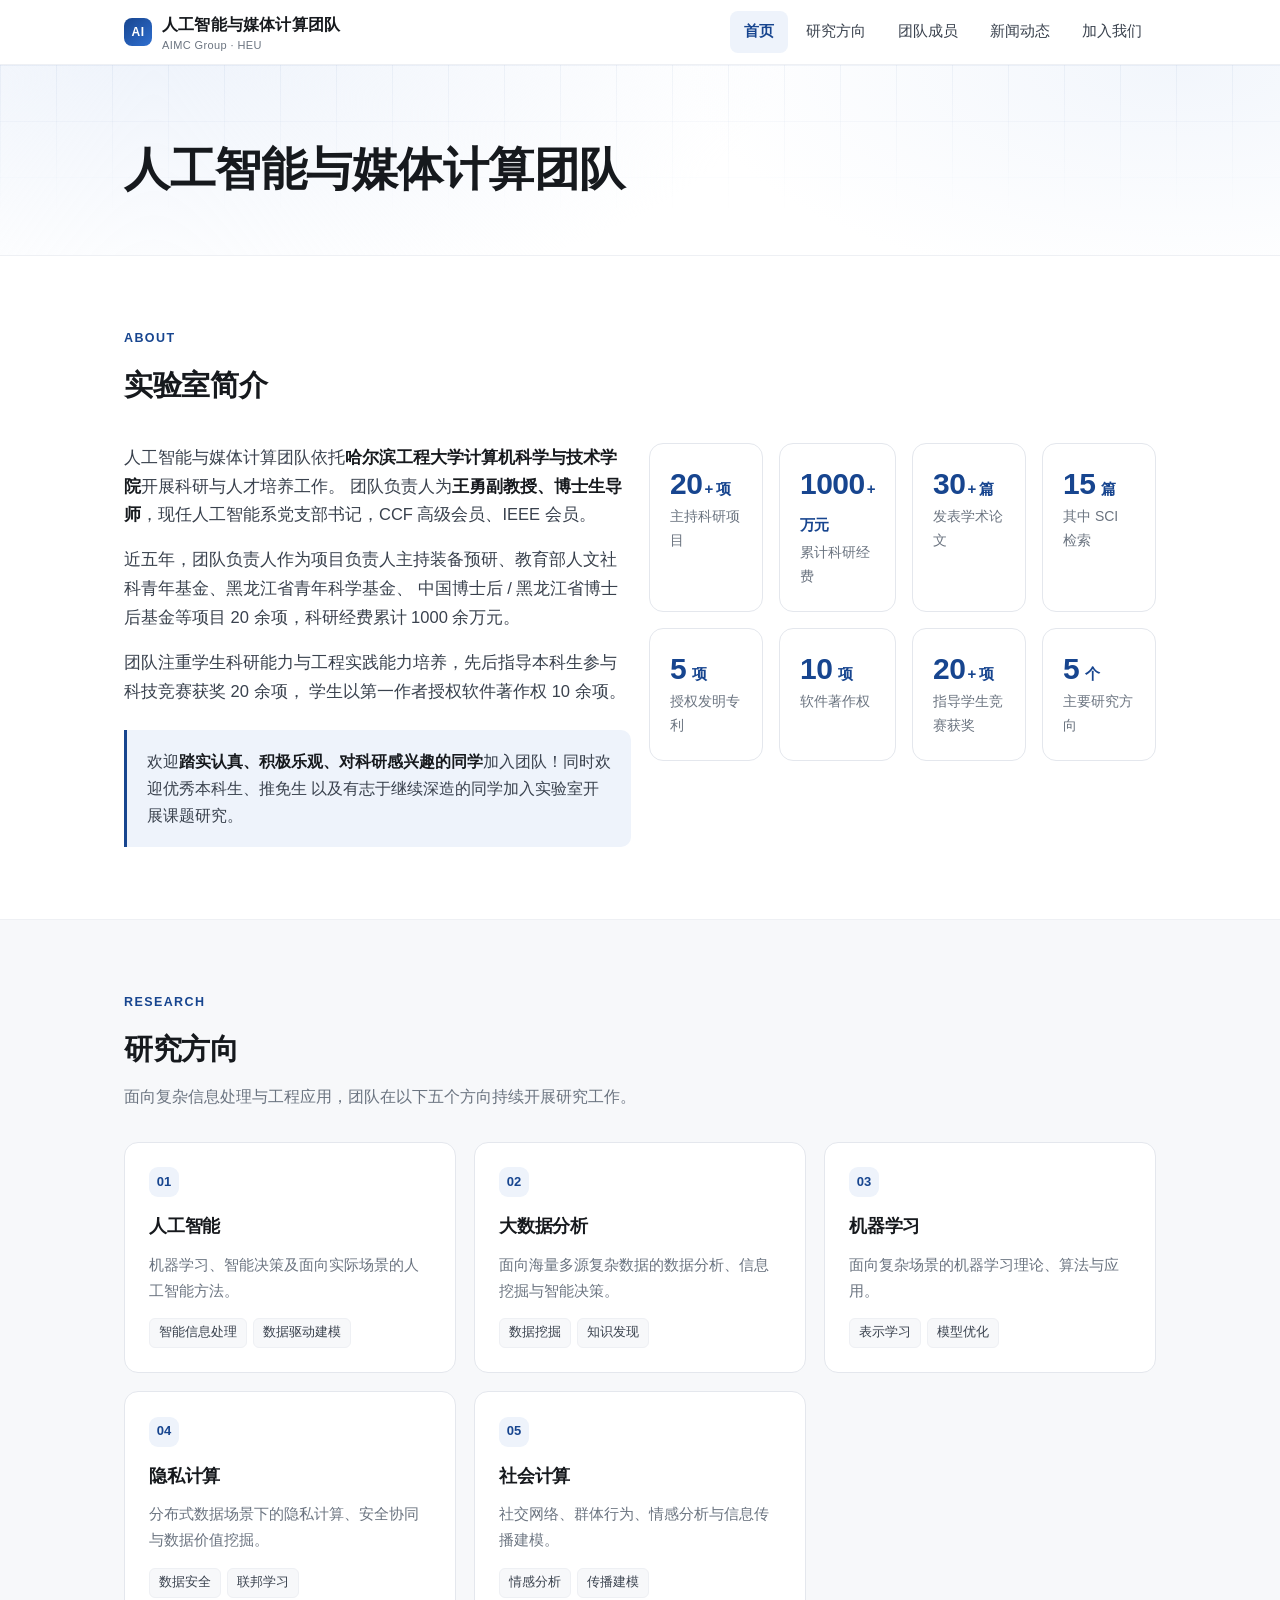
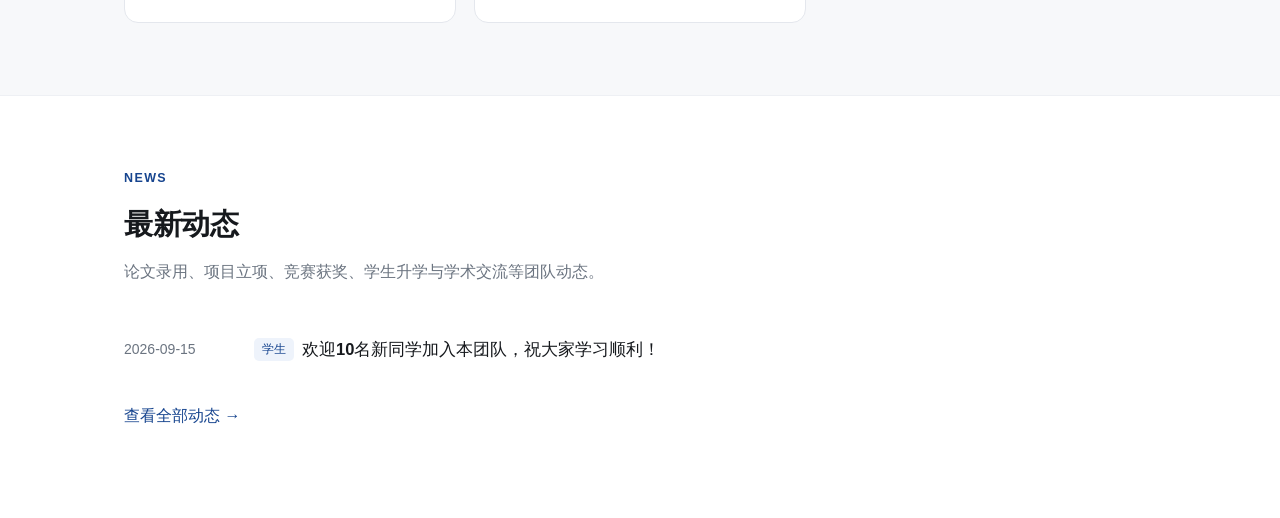
==== commit e5c9cc96: "feat: move join us to dedicated page" ====
--- a/index.html
+++ b/index.html
@@ -23,7 +23,7 @@
         <a href="research.html">研究方向</a>
         <a href="people.html">团队成员</a>
         <a href="news.html">新闻动态</a>
-        <a href="index.html#join">加入我们</a>
+        <a href="join.html">加入我们</a>
       </div>
     </nav>
   </div>
@@ -135,39 +135,6 @@
   </div>
 </section>
 
-<!-- ============ 加入我们 ============ -->
-<section class="section soft" id="join">
-  <div class="wrap">
-    <div class="section-head reveal">
-      <span class="kicker">Join Us</span>
-      <h2>加入我们</h2>
-      <p>我们期待具备良好学习能力、责任心和团队协作意识，并对科研工作保持长期兴趣的同学。</p>
-      <p class="join-contact">联系邮箱：<a href="mailto:wangyongcs@hrbeu.edu.cn">wangyongcs@hrbeu.edu.cn</a></p>
-    </div>
-
-    <div class="join-grid">
-      <div class="join-card reveal">
-        <h3>硕博研究生</h3>
-        <p style="color:var(--muted);font-size:15px;margin-bottom:14px">团队长期招收对以下方向感兴趣的硕士、博士研究生：</p>
-        <div class="tags">
-          <span class="tag">人工智能</span><span class="tag">大数据分析</span><span class="tag">机器学习</span>
-          <span class="tag">隐私计算</span><span class="tag">社会计算</span>
-        </div>
-      </div>
-      <div class="join-card reveal">
-        <h3>本科生科研 / 竞赛</h3>
-        <p style="color:var(--muted);font-size:15px;margin-bottom:14px">欢迎哈尔滨工程大学本科生进入实验室参与：</p>
-        <ul class="bullets">
-          <li>科研课题与论文工作</li>
-          <li>大学生创新创业项目</li>
-          <li>人工智能、计算机与软件类学科竞赛</li>
-          <li>工程实践与科研项目开发</li>
-        </ul>
-      </div>
-    </div>
-  </div>
-</section>
-
 <script src="assets/js/news.js"></script>
 <script src="assets/js/main.js"></script>
 </body>
--- a/assets/css/style.css
+++ b/assets/css/style.css
@@ -410,24 +410,46 @@
 }
 
 .member h4 { margin: 0 0 3px; font-size: 16px; font-weight: 650; letter-spacing: .2px; }
-.member .m-role { font-size: 12.5px; font-weight: 600; color: var(--accent); margin-bottom: 8px; }
-.member .m-mail {
-  display: block;
-  font-size: 12.5px;
+.member-year {
+  margin: 0;
   color: var(--muted);
-  word-break: break-all;
+  font-size: 13.5px;
   line-height: 1.5;
 }
-.member .m-mail:hover { color: var(--accent); }
-.member .m-gh {
+.member .m-mail,
+.member .m-gh,
+.member .m-site,
+.profile-icon-link {
   display: inline-block;
-  margin-top: 8px;
-  font-size: 12.5px;
-  color: var(--accent);
-  background: var(--accent-soft);
-  border-radius: 6px;
-  padding: 2px 9px;
-}
+  width: 34px;
+  height: 34px;
+  overflow: hidden;
+  border: 1px solid var(--line);
+  border-radius: 9px;
+  background-color: #fff;
+  background-position: center;
+  background-repeat: no-repeat;
+  background-size: 21px 21px;
+  text-indent: -9999px;
+  white-space: nowrap;
+  transition: transform .18s ease, background-color .18s ease, border-color .18s ease;
+}
+.member .m-mail,
+.member .m-gh,
+.member .m-site { margin: 8px 3px 0; }
+.member .m-mail { background-image: url("../img/icons/mail.svg"); }
+.member .m-gh { background-image: url("../img/icons/github.svg"); }
+.member .m-site,
+.profile-icon-link { background-image: url("../img/icons/website.svg"); }
+.member .m-mail:hover,
+.member .m-gh:hover,
+.member .m-site:hover,
+.profile-icon-link:hover {
+  transform: translateY(-2px);
+  background-color: var(--accent-soft);
+  border-color: #c5d4ec;
+}
+.profile-icon-link img { display: none; }
 
 .group-title {
   font-size: 15px;
@@ -459,6 +481,49 @@
 .section-head .join-contact { margin-top: 10px; color: var(--ink-2); }
 .join-contact a { color: var(--accent); font-weight: 650; }
 
+/* ---------- 课题组相册 ---------- */
+.album-grid {
+  display: grid;
+  grid-template-columns: repeat(3, minmax(0, 1fr));
+  gap: 20px;
+}
+.album-card {
+  margin: 0;
+  overflow: hidden;
+  background: #fff;
+  border: 1px solid var(--line);
+  border-radius: var(--radius);
+  transition: transform .2s ease, box-shadow .2s ease, border-color .2s ease;
+}
+.album-card:hover {
+  transform: translateY(-3px);
+  box-shadow: var(--shadow-hover);
+  border-color: #d6dde9;
+}
+.album-photo {
+  display: block;
+  aspect-ratio: 16 / 10;
+  background: var(--bg-soft);
+}
+.album-photo img {
+  width: 100%;
+  height: 100%;
+  object-fit: contain;
+}
+.album-caption { padding: 16px 17px 18px; }
+.album-caption h3 {
+  margin: 0 0 7px;
+  color: var(--ink);
+  font-size: 16px;
+  font-weight: 650;
+  line-height: 1.45;
+}
+.album-caption p {
+  margin: 0;
+  color: var(--muted);
+  font-size: 13.5px;
+}
+
 /* ---------- 滚动出现动画 ---------- */
 .reveal { opacity: 0; transform: translateY(14px); transition: opacity .55s ease, transform .55s ease; }
 .reveal.in { opacity: 1; transform: none; }
@@ -471,6 +536,7 @@
 @media (max-width: 900px) {
   .stats { grid-template-columns: repeat(2, 1fr); }
   .grid-3 { grid-template-columns: repeat(2, 1fr); }
+  .album-grid { grid-template-columns: repeat(2, minmax(0, 1fr)); }
 }
 
 @media (max-width: 720px) {
@@ -491,7 +557,7 @@
   .nav-links a { padding: 11px 12px; font-size: 15.5px; }
   .hero { padding: 60px 0 52px; }
   .section { padding: 56px 0; }
-  .grid-3, .grid-2, .join-grid { grid-template-columns: 1fr; }
+  .grid-3, .grid-2, .join-grid, .album-grid { grid-template-columns: 1fr; }
   .person { grid-template-columns: 1fr; text-align: left; }
   .person dl { grid-template-columns: 84px 1fr; }
   .news-item { grid-template-columns: 1fr; gap: 6px; }
